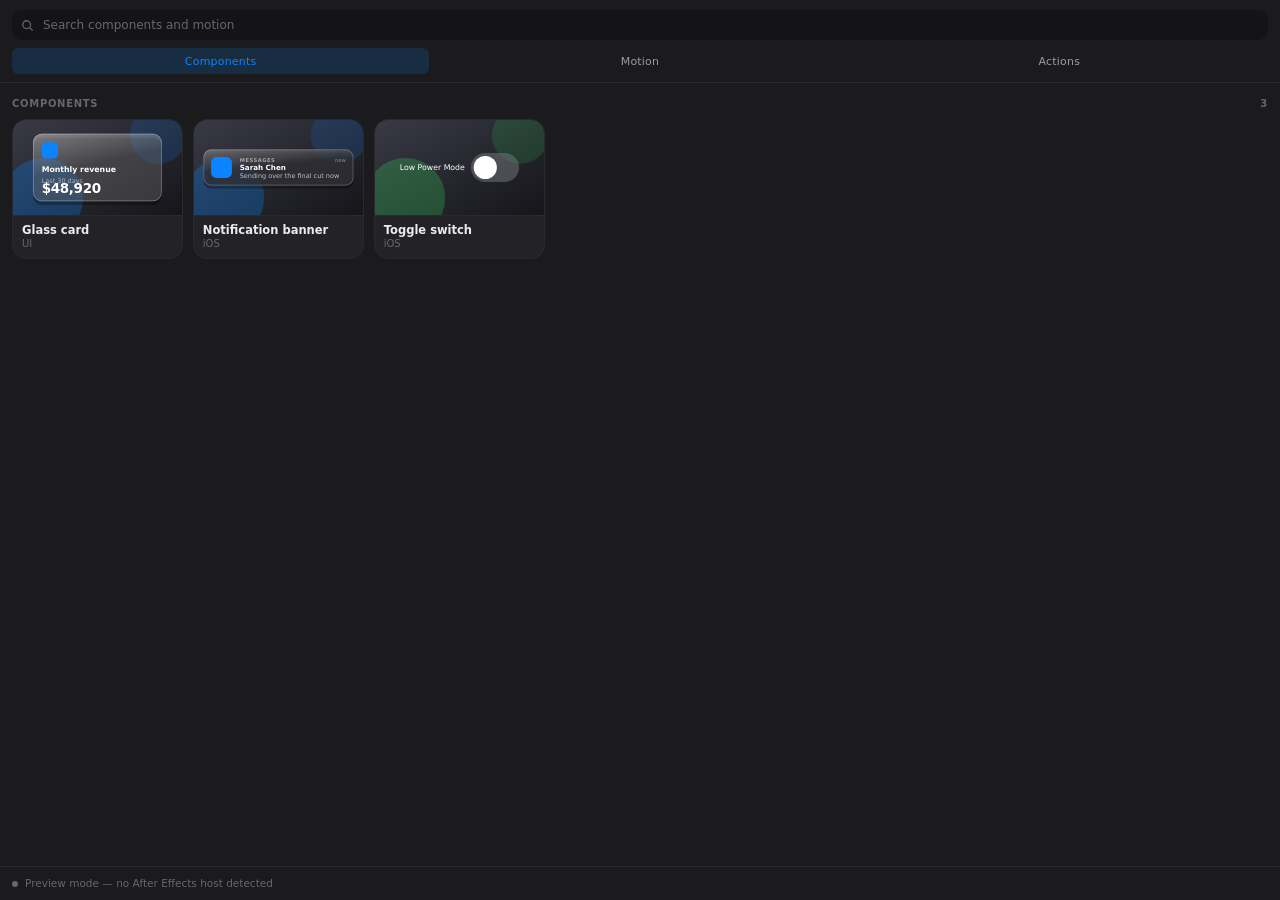
==== com.applemotion.pro/index.html @ 4aa6bff8 "Import Apple Motion UI v0.1 baseline extension Co-Authored-By: Claude Opus 4.8 <noreply@anthropic.co" ====
<!DOCTYPE html>
<html lang="en">
<head>
  <meta charset="utf-8">
  <title>Apple Motion UI</title>
  <link rel="stylesheet" href="css/panel.css">
</head>
<body>
  <div class="app">

    <header class="topbar">
      <div class="search" id="searchWrap">
        <svg viewBox="0 0 16 16"><path d="M11.3 10.2a5.5 5.5 0 1 0-1.1 1.1l3.2 3.2a.8.8 0 0 0 1.1-1.1zM7 11a4 4 0 1 1 0-8 4 4 0 0 1 0 8z"/></svg>
        <input id="search" type="text" placeholder="Search components and motion" autocomplete="off" spellcheck="false">
        <button class="clear" id="searchClear" title="Clear search" aria-label="Clear search">✕</button>
      </div>
      <nav class="tabs" role="tablist">
        <button class="tab" role="tab" data-view="components" aria-selected="true">Components</button>
        <button class="tab" role="tab" data-view="motion" aria-selected="false">Motion</button>
        <button class="tab" role="tab" data-view="actions" aria-selected="false">Actions</button>
      </nav>
    </header>

    <main class="body" id="body">
      <section class="view" id="view-components"></section>
      <section class="view" id="view-motion" hidden></section>
      <section class="view" id="view-actions" hidden></section>
    </main>

    <footer class="statusbar" id="status" data-state="idle">
      <span class="dot"></span>
      <span class="msg" id="statusMsg">Ready</span>
    </footer>

    <!-- Parameter sheet, slides up over the browser -->
    <section class="sheet" id="sheet" aria-hidden="true">
      <header class="sheet-head">
        <button class="back" id="sheetBack" title="Back" aria-label="Back">‹</button>
        <div>
          <div class="sheet-title" id="sheetTitle">Component</div>
          <div class="sheet-sub" id="sheetSub"></div>
        </div>
      </header>
      <div class="sheet-body">
        <div class="hero" id="sheetHero"></div>
        <p class="hero-note">Preview updates as you change the settings below.</p>
        <div id="sheetFields"></div>
      </div>
      <footer class="sheet-foot">
        <button class="btn" id="sheetReset">Reset</button>
        <button class="btn primary" id="sheetCreate">Create</button>
      </footer>
    </section>

  </div>

  <script src="js/lib/cep-bridge.js"></script>
  <script src="js/data/library.js"></script>
  <script src="js/data/previews.js"></script>
  <script src="js/app.js"></script>
</body>
</html>
---- com.applemotion.pro/css/panel.css ----
/* ==========================================================================
   Apple Motion UI — panel styles
   The panel is docked inside After Effects, so it borrows AE's chrome values
   and spends its colour budget on the component previews instead.
   ========================================================================== */

:root {
  --bg:            #1B1B1E;
  --bg-raised:     #232327;
  --bg-sunken:     #141416;
  --line:          #313136;
  --line-soft:     #292930;
  --text:          #ECECEF;
  --text-dim:      #9A9AA2;
  --text-faint:    #66666E;
  --accent:        #0A84FF;
  --accent-soft:   rgba(10, 132, 255, 0.16);
  --ok:            #30D158;
  --warn:          #FF9F0A;
  --err:           #FF453A;

  --r-sm: 6px;
  --r-md: 10px;
  --r-lg: 14px;

  --font: -apple-system, BlinkMacSystemFont, "SF Pro Text", "Segoe UI", Inter, system-ui, sans-serif;
  --mono: "SF Mono", ui-monospace, Menlo, Consolas, monospace;
}

:root[data-theme="light"] {
  --bg:        #F4F4F6;
  --bg-raised: #FFFFFF;
  --bg-sunken: #E8E8EC;
  --line:      #D6D6DC;
  --line-soft: #E2E2E8;
  --text:      #1C1C1E;
  --text-dim:  #6C6C74;
  --text-faint:#9A9AA2;
  --accent:    #007AFF;
  --accent-soft: rgba(0, 122, 255, 0.12);
}

* { box-sizing: border-box; }

html, body {
  height: 100%;
  margin: 0;
  overflow: hidden;
}

body {
  background: var(--bg);
  color: var(--text);
  font-family: var(--font);
  font-size: 12px;
  line-height: 1.4;
  -webkit-font-smoothing: antialiased;
  user-select: none;
  cursor: default;
}

::-webkit-scrollbar { width: 9px; height: 9px; }
::-webkit-scrollbar-track { background: transparent; }
::-webkit-scrollbar-thumb { background: var(--line); border-radius: 9px; border: 2px solid var(--bg); }
::-webkit-scrollbar-thumb:hover { background: var(--text-faint); }

:focus-visible { outline: 2px solid var(--accent); outline-offset: 1px; border-radius: 3px; }

/* --- shell ------------------------------------------------------------- */

.app {
  position: relative;   /* the parameter sheet is absolutely positioned against this */
  display: flex;
  flex-direction: column;
  height: 100%;
  overflow: hidden;
}

.topbar {
  flex: none;
  padding: 10px 12px 8px;
  border-bottom: 1px solid var(--line-soft);
  background: var(--bg);
}

.search {
  position: relative;
  display: flex;
  align-items: center;
}

.search svg {
  position: absolute;
  left: 9px;
  width: 13px;
  height: 13px;
  fill: var(--text-faint);
  pointer-events: none;
}

.search input[type="text"] {
  width: 100%;
  height: 30px;
  padding: 0 28px 0 30px;
  background: var(--bg-sunken);
  border: 1px solid transparent;
  border-radius: var(--r-md);
  color: var(--text);
  font-family: var(--font);
  font-size: 12px;
  transition: border-color .12s ease, background .12s ease;
}

.search input[type="text"]::placeholder { color: var(--text-faint); }
.search input[type="text"]:focus {
  outline: none;
  border-color: var(--accent);
  background: var(--bg-raised);
}

.search .clear {
  position: absolute;
  right: 6px;
  width: 18px;
  height: 18px;
  border: 0;
  border-radius: 50%;
  background: var(--line);
  color: var(--text-dim);
  font-size: 11px;
  line-height: 1;
  cursor: pointer;
  display: none;
}
.search.has-value .clear { display: block; }

.tabs {
  display: flex;
  gap: 2px;
  margin-top: 8px;
}

.tab {
  flex: 1;
  height: 26px;
  border: 0;
  border-radius: var(--r-sm);
  background: transparent;
  color: var(--text-dim);
  font-family: var(--font);
  font-size: 11px;
  font-weight: 500;
  letter-spacing: 0.2px;
  cursor: pointer;
  transition: background .1s ease, color .1s ease;
}
.tab:hover { color: var(--text); background: var(--bg-raised); }
.tab[aria-selected="true"] {
  background: var(--accent-soft);
  color: var(--accent);
}

/* --- scroll body ------------------------------------------------------- */

.body {
  flex: 1;
  overflow-y: auto;
  overflow-x: hidden;
  padding: 12px;
}

.view[hidden] { display: none; }

.section-label {
  display: flex;
  align-items: center;
  justify-content: space-between;
  margin: 2px 0 8px;
  font-size: 10px;
  font-weight: 600;
  letter-spacing: 0.7px;
  text-transform: uppercase;
  color: var(--text-faint);
}
.section-label + .section-label { margin-top: 18px; }

/* --- component grid ---------------------------------------------------- */

.grid {
  display: grid;
  grid-template-columns: repeat(auto-fill, minmax(150px, 1fr));
  gap: 10px;
}

.tile {
  position: relative;
  padding: 0;
  border: 1px solid var(--line-soft);
  border-radius: var(--r-lg);
  background: var(--bg-raised);
  overflow: hidden;
  cursor: pointer;
  text-align: left;
  font-family: var(--font);
  color: inherit;
  transition: border-color .12s ease, transform .12s ease;
}
.tile:hover { border-color: var(--accent); }
.tile:active { transform: scale(0.985); }

.tile-art {
  display: block;
  aspect-ratio: 16 / 9;
  background: var(--bg-sunken);
  overflow: hidden;
}
.tile-art svg { display: block; width: 100%; height: 100%; }

.tile-meta {
  display: block;
  padding: 7px 9px 9px;
  border-top: 1px solid var(--line-soft);
}

.tile-name {
  display: block;
  font-size: 11.5px;
  font-weight: 600;
  color: var(--text);
}

.tile-cat {
  display: block;
  margin-top: 1px;
  font-size: 10px;
  color: var(--text-faint);
}

/* --- motion + action rows ---------------------------------------------- */

.row-list { display: flex; flex-direction: column; gap: 5px; }

.row {
  display: flex;
  align-items: center;
  gap: 9px;
  width: 100%;
  padding: 8px 10px;
  border: 1px solid var(--line-soft);
  border-radius: var(--r-md);
  background: var(--bg-raised);
  color: inherit;
  font-family: var(--font);
  text-align: left;
  cursor: pointer;
  transition: border-color .12s ease, background .12s ease;
}
.row:hover { border-color: var(--accent); }

.row-curve {
  flex: none;
  width: 34px;
  height: 22px;
  border-radius: var(--r-sm);
  background: var(--bg-sunken);
}
.row-curve svg { display: block; width: 100%; height: 100%; }

.row-text { flex: 1; min-width: 0; }
.row-name { display: block; font-size: 11.5px; font-weight: 600; }
.row-blurb {
  display: block;
  font-size: 10px;
  color: var(--text-faint);
  white-space: nowrap;
  overflow: hidden;
  text-overflow: ellipsis;
}
.row-dur {
  flex: none;
  font-family: var(--mono);
  font-size: 10px;
  color: var(--text-faint);
}

/* --- inspector (parameter sheet) --------------------------------------- */

.sheet {
  position: absolute;
  inset: 0;
  display: flex;
  flex-direction: column;
  background: var(--bg);
  transform: translateY(100%);
  transition: transform .22s cubic-bezier(0.32, 0.72, 0, 1);
  z-index: 20;
}
.sheet.open { transform: translateY(0); }

.sheet-head {
  flex: none;
  display: flex;
  align-items: center;
  gap: 8px;
  padding: 10px 12px;
  border-bottom: 1px solid var(--line-soft);
}

.back {
  width: 24px;
  height: 24px;
  flex: none;
  border: 1px solid var(--line);
  border-radius: var(--r-sm);
  background: var(--bg-raised);
  color: var(--text-dim);
  cursor: pointer;
  font-size: 13px;
  line-height: 1;
}
.back:hover { color: var(--text); border-color: var(--accent); }

.sheet-title { font-size: 12.5px; font-weight: 600; }
.sheet-sub { font-size: 10px; color: var(--text-faint); }

.sheet-body {
  flex: 1;
  overflow-y: auto;
  padding: 12px;
}

.hero {
  border: 1px solid var(--line-soft);
  border-radius: var(--r-lg);
  overflow: hidden;
  background: var(--bg-sunken);
  aspect-ratio: 16 / 9;
}
.hero svg { display: block; width: 100%; height: 100%; }

.hero-note {
  margin: 6px 0 14px;
  font-size: 10px;
  color: var(--text-faint);
}

/* --- fields ------------------------------------------------------------ */

.field {
  display: flex;
  align-items: center;
  gap: 8px;
  min-height: 28px;
  padding: 3px 0;
}
.field[hidden] { display: none; }

.field label {
  flex: none;
  width: 82px;
  font-size: 11px;
  color: var(--text-dim);
}

.field .control { flex: 1; display: flex; align-items: center; gap: 7px; min-width: 0; }

input[type="text"],
input[type="number"],
select {
  width: 100%;
  height: 26px;
  padding: 0 7px;
  background: var(--bg-sunken);
  border: 1px solid var(--line-soft);
  border-radius: var(--r-sm);
  color: var(--text);
  font-family: var(--font);
  font-size: 11.5px;
}
input[type="number"] { font-family: var(--mono); width: 58px; flex: none; text-align: right; }
input:focus, select:focus { outline: none; border-color: var(--accent); }

select { cursor: pointer; appearance: none; padding-right: 20px;
  background-image: linear-gradient(45deg, transparent 50%, var(--text-faint) 50%),
                    linear-gradient(135deg, var(--text-faint) 50%, transparent 50%);
  background-position: calc(100% - 11px) 11px, calc(100% - 7px) 11px;
  background-size: 4px 4px, 4px 4px;
  background-repeat: no-repeat;
}

input[type="range"] {
  flex: 1;
  height: 3px;
  min-width: 0;
  appearance: none;
  background: var(--line);
  border-radius: 3px;
  cursor: pointer;
}
input[type="range"]::-webkit-slider-thumb {
  appearance: none;
  width: 12px; height: 12px;
  border-radius: 50%;
  background: var(--text);
  border: 0;
  cursor: grab;
}
input[type="range"]:active::-webkit-slider-thumb { background: var(--accent); cursor: grabbing; }

.switch {
  position: relative;
  width: 34px; height: 20px;
  flex: none;
  border: 0;
  border-radius: 20px;
  background: var(--line);
  cursor: pointer;
  transition: background .16s cubic-bezier(0.32, 0.72, 0, 1);
  padding: 0;
}
.switch::after {
  content: "";
  position: absolute;
  top: 2px; left: 2px;
  width: 16px; height: 16px;
  border-radius: 50%;
  background: #fff;
  transition: transform .16s cubic-bezier(0.32, 0.72, 0, 1);
}
.switch[aria-checked="true"] { background: var(--ok); }
.switch[aria-checked="true"]::after { transform: translateX(14px); }

/* --- footer ------------------------------------------------------------ */

.sheet-foot,
.statusbar {
  flex: none;
  padding: 9px 12px;
  border-top: 1px solid var(--line-soft);
  background: var(--bg);
}

.sheet-foot { display: flex; gap: 7px; }

.btn {
  height: 30px;
  padding: 0 13px;
  border: 1px solid var(--line);
  border-radius: var(--r-md);
  background: var(--bg-raised);
  color: var(--text);
  font-family: var(--font);
  font-size: 11.5px;
  font-weight: 500;
  cursor: pointer;
  transition: border-color .1s ease, background .1s ease, opacity .1s ease;
}
.btn:hover { border-color: var(--text-faint); }
.btn:disabled { opacity: 0.45; cursor: default; }

.btn.primary {
  flex: 1;
  background: var(--accent);
  border-color: var(--accent);
  color: #fff;
  font-weight: 600;
}
.btn.primary:hover { filter: brightness(1.08); }

.statusbar {
  display: flex;
  align-items: center;
  gap: 7px;
  font-size: 10.5px;
  color: var(--text-faint);
  min-height: 32px;
}

.dot {
  width: 6px; height: 6px;
  flex: none;
  border-radius: 50%;
  background: var(--text-faint);
}
.statusbar[data-state="ok"]   .dot { background: var(--ok); }
.statusbar[data-state="busy"] .dot { background: var(--warn); }
.statusbar[data-state="err"]  .dot { background: var(--err); }
.statusbar[data-state="err"]  .msg { color: var(--err); }

.msg { flex: 1; min-width: 0; overflow: hidden; text-overflow: ellipsis; white-space: nowrap; }

/* --- empty state ------------------------------------------------------- */

.empty {
  padding: 34px 16px;
  text-align: center;
  color: var(--text-faint);
}
.empty strong { display: block; color: var(--text-dim); font-size: 12px; margin-bottom: 3px; }

@media (prefers-reduced-motion: reduce) {
  * { transition-duration: 0.01ms !important; }
}
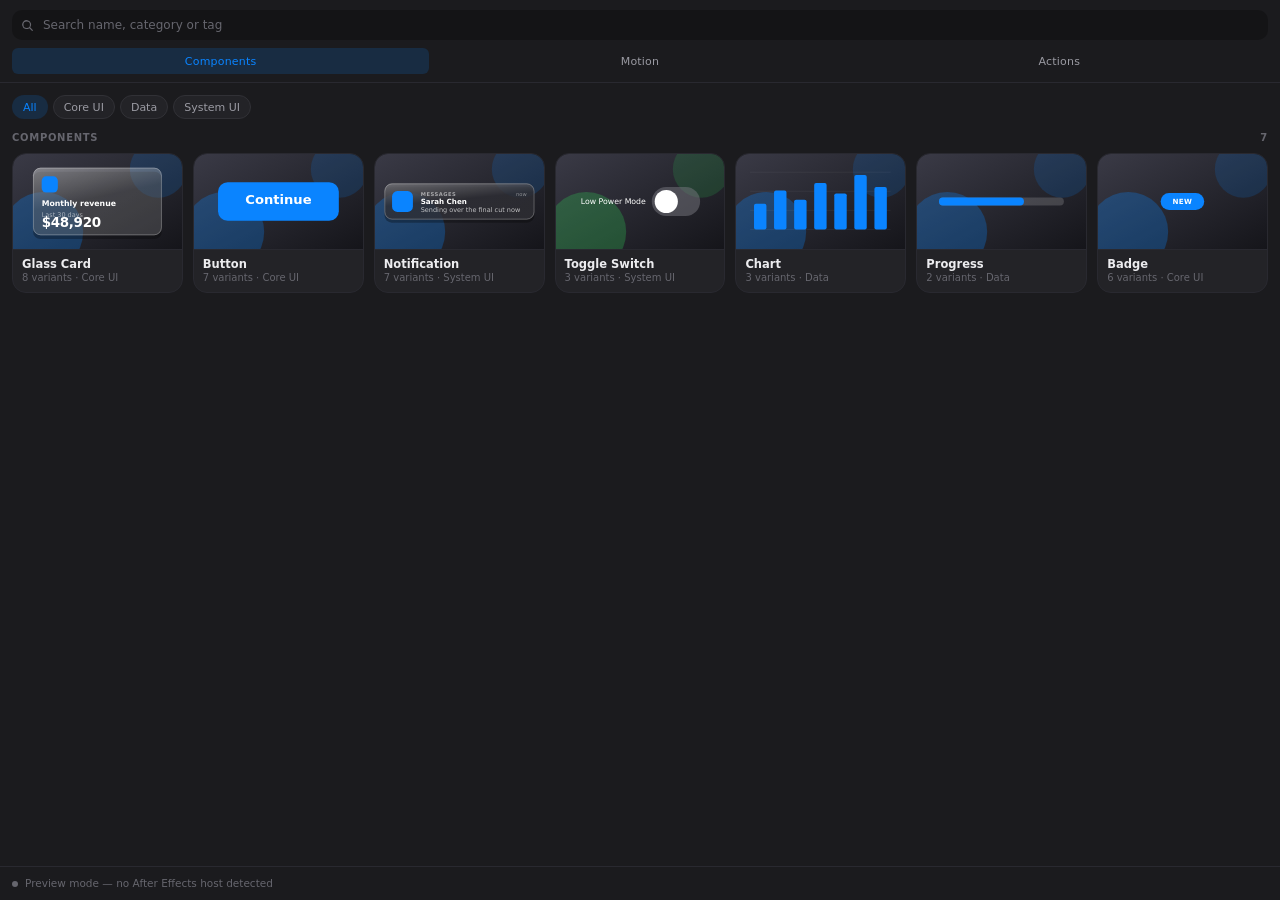
==== commit b24dbca6: "feat(components): animated previews, motion presets, builder and variants Component-quality iteratio" ====
--- a/com.applemotion.pro/index.html
+++ b/com.applemotion.pro/index.html
@@ -11,7 +11,7 @@
     <header class="topbar">
       <div class="search" id="searchWrap">
         <svg viewBox="0 0 16 16"><path d="M11.3 10.2a5.5 5.5 0 1 0-1.1 1.1l3.2 3.2a.8.8 0 0 0 1.1-1.1zM7 11a4 4 0 1 1 0-8 4 4 0 0 1 0 8z"/></svg>
-        <input id="search" type="text" placeholder="Search components and motion" autocomplete="off" spellcheck="false">
+        <input id="search" type="text" placeholder="Search name, category or tag" autocomplete="off" spellcheck="false">
         <button class="clear" id="searchClear" title="Clear search" aria-label="Clear search">✕</button>
       </div>
       <nav class="tabs" role="tablist">
@@ -32,7 +32,7 @@
       <span class="msg" id="statusMsg">Ready</span>
     </footer>
 
-    <!-- Parameter sheet, slides up over the browser -->
+    <!-- Component builder, slides up over the browser (§25) -->
     <section class="sheet" id="sheet" aria-hidden="true">
       <header class="sheet-head">
         <button class="back" id="sheetBack" title="Back" aria-label="Back">‹</button>
@@ -42,9 +42,14 @@
         </div>
       </header>
       <div class="sheet-body">
-        <div class="hero" id="sheetHero"></div>
-        <p class="hero-note">Preview updates as you change the settings below.</p>
-        <div id="sheetFields"></div>
+        <div class="hero-wrap">
+          <div class="hero" id="sheetHero"></div>
+          <button class="play" id="sheetPlay" title="Preview the animation" aria-label="Preview the animation">
+            <svg viewBox="0 0 16 16" aria-hidden="true"><path d="M4 3.2v9.6c0 .5.5.8 1 .5l7.5-4.8a.6.6 0 0 0 0-1L5 2.7c-.5-.3-1 0-1 .5z"/></svg>
+            <span>Preview</span>
+          </button>
+        </div>
+        <div id="sheetSections"></div>
       </div>
       <footer class="sheet-foot">
         <button class="btn" id="sheetReset">Reset</button>
@@ -55,8 +60,11 @@
   </div>
 
   <script src="js/lib/cep-bridge.js"></script>
+  <script src="js/data/tokens.js"></script>
+  <script src="js/data/motion.js"></script>
   <script src="js/data/library.js"></script>
   <script src="js/data/previews.js"></script>
+  <script src="js/data/animator.js"></script>
   <script src="js/app.js"></script>
 </body>
 </html>
--- a/com.applemotion.pro/css/panel.css
+++ b/com.applemotion.pro/css/panel.css
@@ -498,6 +498,105 @@
 }
 .empty strong { display: block; color: var(--text-dim); font-size: 12px; margin-bottom: 3px; }
 
+/* --- chips (categories, variants, animation presets) ------------------- */
+
+.cats {
+  display: flex;
+  flex-wrap: wrap;
+  gap: 5px;
+  margin-bottom: 12px;
+}
+
+.chips {
+  display: flex;
+  flex-wrap: wrap;
+  gap: 5px;
+  margin-bottom: 4px;
+}
+
+.chip {
+  display: inline-flex;
+  align-items: center;
+  gap: 5px;
+  height: 24px;
+  padding: 0 10px;
+  border: 1px solid var(--line);
+  border-radius: 20px;
+  background: var(--bg-raised);
+  color: var(--text-dim);
+  font-family: var(--font);
+  font-size: 11px;
+  font-weight: 500;
+  cursor: pointer;
+  white-space: nowrap;
+  transition: border-color .1s ease, color .1s ease, background .1s ease;
+}
+.chip:hover { color: var(--text); border-color: var(--text-faint); }
+.chip.on {
+  background: var(--accent-soft);
+  border-color: transparent;
+  color: var(--accent);
+}
+.chip.anim { padding-left: 5px; }
+.chip-curve {
+  width: 22px; height: 15px;
+  flex: none;
+  border-radius: 4px;
+  background: var(--bg-sunken);
+  display: inline-flex;
+}
+.chip-curve svg { width: 100%; height: 100%; display: block; }
+
+/* --- builder sections -------------------------------------------------- */
+
+.bsection {
+  padding: 12px 0;
+  border-top: 1px solid var(--line-soft);
+}
+.bsection:first-child { border-top: 0; padding-top: 4px; }
+.bsection-title {
+  margin-bottom: 9px;
+  font-size: 10px;
+  font-weight: 600;
+  letter-spacing: 0.7px;
+  text-transform: uppercase;
+  color: var(--text-faint);
+}
+.bnote {
+  margin: 6px 0 0;
+  font-size: 10px;
+  color: var(--text-faint);
+}
+
+/* --- hero preview + play button ---------------------------------------- */
+
+.hero-wrap { position: relative; margin-bottom: 4px; }
+
+.play {
+  position: absolute;
+  right: 8px;
+  bottom: 8px;
+  display: inline-flex;
+  align-items: center;
+  gap: 5px;
+  height: 26px;
+  padding: 0 11px 0 9px;
+  border: 0;
+  border-radius: 20px;
+  background: rgba(10, 10, 12, 0.55);
+  color: #fff;
+  font-family: var(--font);
+  font-size: 11px;
+  font-weight: 600;
+  cursor: pointer;
+  backdrop-filter: blur(8px);
+  -webkit-backdrop-filter: blur(8px);
+  transition: background .12s ease, transform .12s ease;
+}
+.play:hover { background: var(--accent); }
+.play:active { transform: scale(0.96); }
+.play svg { width: 12px; height: 12px; fill: currentColor; }
+
 @media (prefers-reduced-motion: reduce) {
   * { transition-duration: 0.01ms !important; }
 }
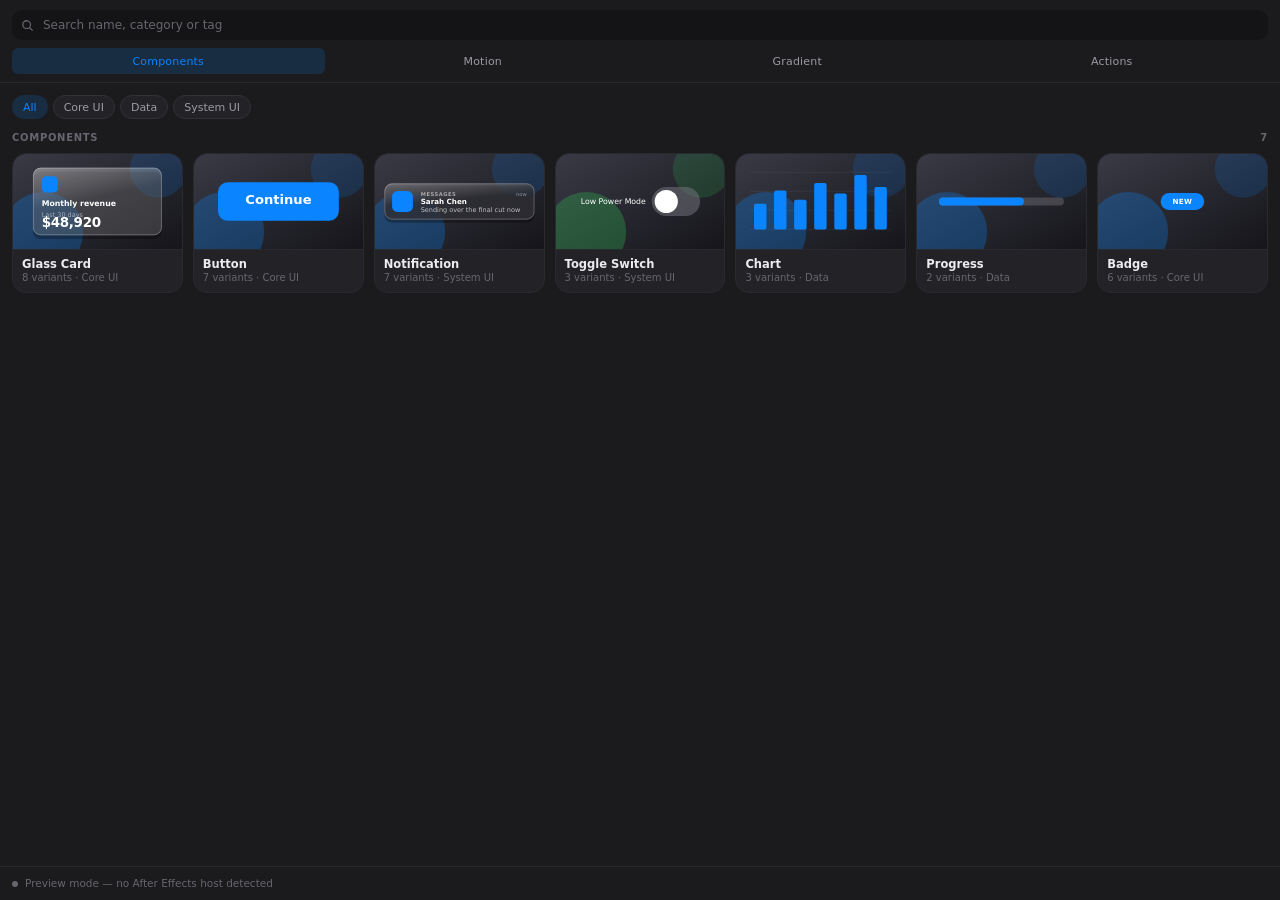
==== commit 42b551bd: "feat(gradient): procedural gradient generator, zero assets Adds a Gradient tab that generates animat" ====
--- a/com.applemotion.pro/index.html
+++ b/com.applemotion.pro/index.html
@@ -17,6 +17,7 @@
       <nav class="tabs" role="tablist">
         <button class="tab" role="tab" data-view="components" aria-selected="true">Components</button>
         <button class="tab" role="tab" data-view="motion" aria-selected="false">Motion</button>
+        <button class="tab" role="tab" data-view="gradient" aria-selected="false">Gradient</button>
         <button class="tab" role="tab" data-view="actions" aria-selected="false">Actions</button>
       </nav>
     </header>
@@ -24,6 +25,7 @@
     <main class="body" id="body">
       <section class="view" id="view-components"></section>
       <section class="view" id="view-motion" hidden></section>
+      <section class="view" id="view-gradient" hidden></section>
       <section class="view" id="view-actions" hidden></section>
     </main>
 
@@ -60,11 +62,15 @@
   </div>
 
   <script src="js/lib/cep-bridge.js"></script>
+  <script src="js/lib/controls.js"></script>
   <script src="js/data/tokens.js"></script>
   <script src="js/data/motion.js"></script>
   <script src="js/data/library.js"></script>
   <script src="js/data/previews.js"></script>
   <script src="js/data/animator.js"></script>
+  <script src="js/data/gradients.js"></script>
+  <script src="js/data/gradient-preview.js"></script>
+  <script src="js/gradient.js"></script>
   <script src="js/app.js"></script>
 </body>
 </html>
--- a/com.applemotion.pro/css/panel.css
+++ b/com.applemotion.pro/css/panel.css
@@ -597,6 +597,160 @@
 .play:active { transform: scale(0.96); }
 .play svg { width: 12px; height: 12px; fill: currentColor; }
 
+/* --- gradient tab (§7) -------------------------------------------------- */
+
+.gf-hero-wrap { position: relative; margin-bottom: 6px; }
+.gf-hero-wrap + .bnote { margin-bottom: 16px; }
+
+.gf-hero {
+  display: block;
+  width: 100%;
+  aspect-ratio: 16 / 9;
+  border: 1px solid var(--line-soft);
+  border-radius: var(--r-lg);
+  background: var(--bg-sunken);
+}
+
+.gf-hero-bar {
+  position: absolute;
+  left: 8px; right: 8px; bottom: 8px;
+  display: flex;
+  align-items: center;
+  gap: 6px;
+}
+
+.gf-pill {
+  height: 24px;
+  padding: 0 10px;
+  border: 0;
+  border-radius: 20px;
+  background: rgba(10, 10, 12, 0.55);
+  color: #fff;
+  font-family: var(--font);
+  font-size: 10.5px;
+  font-weight: 600;
+  cursor: pointer;
+  backdrop-filter: blur(8px);
+  -webkit-backdrop-filter: blur(8px);
+}
+.gf-pill:hover { background: var(--accent); }
+.gf-pill:active { transform: scale(0.96); }
+
+.gf-badge {
+  margin-left: auto;
+  padding: 3px 8px;
+  border-radius: 20px;
+  background: rgba(10, 10, 12, 0.45);
+  color: rgba(255, 255, 255, 0.86);
+  font-family: var(--mono);
+  font-size: 9.5px;
+  backdrop-filter: blur(8px);
+  -webkit-backdrop-filter: blur(8px);
+}
+
+.bnote.warn { color: var(--warn); }
+
+.gf-presets {
+  display: grid;
+  grid-template-columns: repeat(auto-fill, minmax(88px, 1fr));
+  gap: 7px;
+}
+
+.gf-preset {
+  padding: 0;
+  border: 1px solid var(--line-soft);
+  border-radius: var(--r-md);
+  background: var(--bg-raised);
+  overflow: hidden;
+  cursor: pointer;
+  font-family: var(--font);
+  color: inherit;
+  transition: border-color .12s ease, transform .12s ease;
+}
+.gf-preset:hover { border-color: var(--text-faint); }
+.gf-preset:active { transform: scale(0.98); }
+.gf-preset.on { border-color: var(--accent); }
+
+.gf-preset-art {
+  display: block;
+  width: 100%;
+  aspect-ratio: 16 / 10;
+  background: var(--bg-sunken);
+}
+
+.gf-preset-name {
+  display: block;
+  padding: 5px 7px 6px;
+  border-top: 1px solid var(--line-soft);
+  font-size: 10px;
+  font-weight: 600;
+  color: var(--text-dim);
+  white-space: nowrap;
+  overflow: hidden;
+  text-overflow: ellipsis;
+}
+
+/* colour stops */
+
+.gf-stops {
+  display: flex;
+  flex-wrap: wrap;
+  align-items: center;
+  gap: 6px;
+  margin-bottom: 9px;
+}
+
+.gf-stop { position: relative; }
+
+.gf-stop-rm {
+  position: absolute;
+  top: -5px; right: -5px;
+  width: 14px; height: 14px;
+  padding: 0;
+  border: 1px solid var(--line);
+  border-radius: 50%;
+  background: var(--bg-raised);
+  color: var(--text-dim);
+  font-size: 9px;
+  line-height: 1;
+  cursor: pointer;
+  opacity: 0;
+  transition: opacity .1s ease;
+}
+.gf-stop:hover .gf-stop-rm { opacity: 1; }
+.gf-stop-rm:hover { color: var(--err); border-color: var(--err); }
+
+.gf-stop-add {
+  width: 30px; height: 30px;
+  border: 1px dashed var(--line);
+  border-radius: var(--r-sm);
+  background: transparent;
+  color: var(--text-faint);
+  font-size: 14px;
+  line-height: 1;
+  cursor: pointer;
+}
+.gf-stop-add:hover { color: var(--accent); border-color: var(--accent); }
+
+input[type="color"] {
+  width: 30px; height: 30px;
+  padding: 0;
+  border: 1px solid var(--line);
+  border-radius: var(--r-sm);
+  background: var(--bg-sunken);
+  cursor: pointer;
+}
+input[type="color"]::-webkit-color-swatch-wrapper { padding: 2px; }
+input[type="color"]::-webkit-color-swatch { border: 0; border-radius: 3px; }
+.field .control input[type="color"] { flex: none; }
+
+.gf-actions {
+  display: flex;
+  gap: 7px;
+  padding: 12px 0 4px;
+  border-top: 1px solid var(--line-soft);
+}
+
 @media (prefers-reduced-motion: reduce) {
   * { transition-duration: 0.01ms !important; }
 }
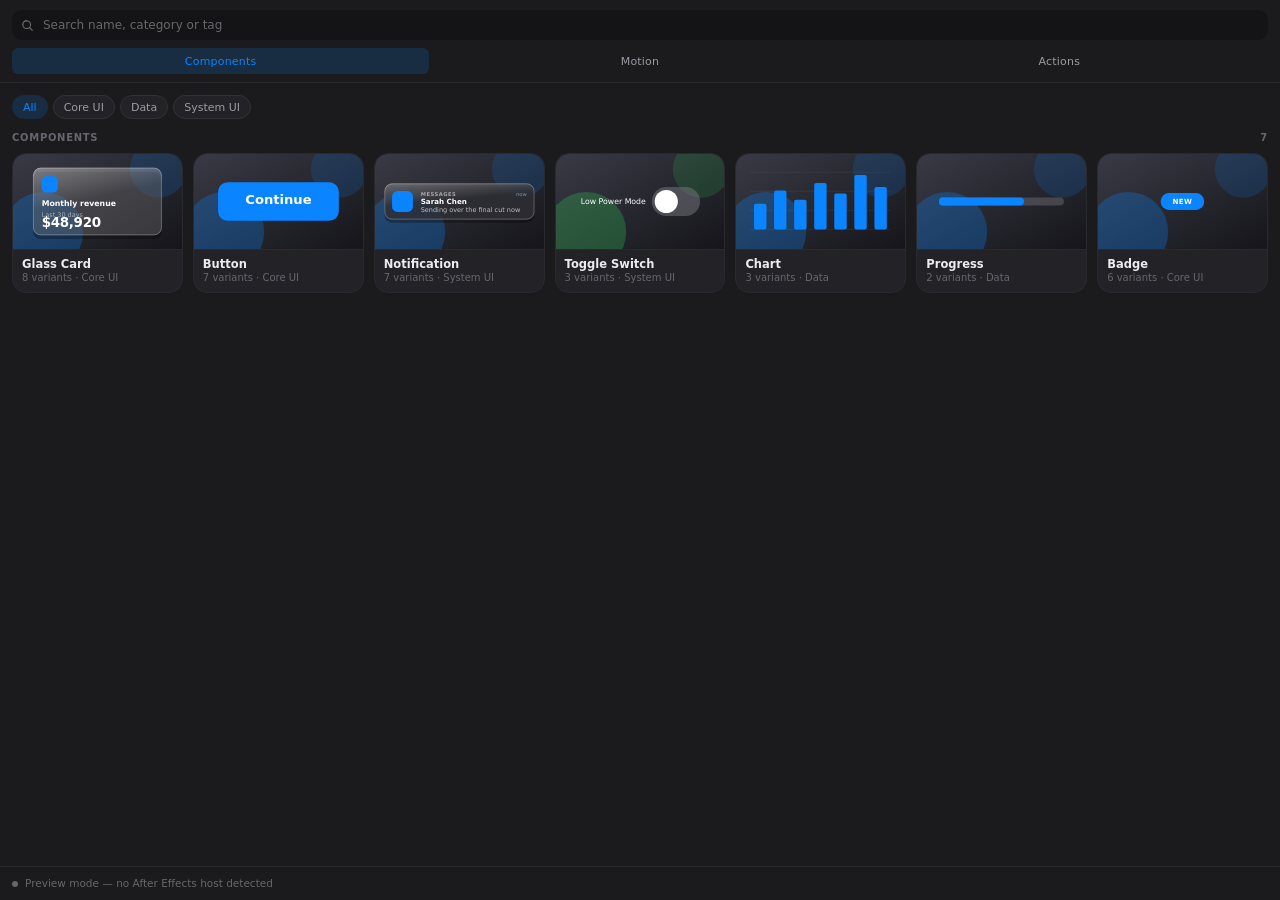
==== commit 15c9b50b: "refactor: split GradientForge out into its own extension The gradient generator was a tab inside the" ====
--- a/com.applemotion.pro/index.html
+++ b/com.applemotion.pro/index.html
@@ -17,7 +17,6 @@
       <nav class="tabs" role="tablist">
         <button class="tab" role="tab" data-view="components" aria-selected="true">Components</button>
         <button class="tab" role="tab" data-view="motion" aria-selected="false">Motion</button>
-        <button class="tab" role="tab" data-view="gradient" aria-selected="false">Gradient</button>
         <button class="tab" role="tab" data-view="actions" aria-selected="false">Actions</button>
       </nav>
     </header>
@@ -25,7 +24,6 @@
     <main class="body" id="body">
       <section class="view" id="view-components"></section>
       <section class="view" id="view-motion" hidden></section>
-      <section class="view" id="view-gradient" hidden></section>
       <section class="view" id="view-actions" hidden></section>
     </main>
 
@@ -68,9 +66,6 @@
   <script src="js/data/library.js"></script>
   <script src="js/data/previews.js"></script>
   <script src="js/data/animator.js"></script>
-  <script src="js/data/gradients.js"></script>
-  <script src="js/data/gradient-preview.js"></script>
-  <script src="js/gradient.js"></script>
   <script src="js/app.js"></script>
 </body>
 </html>
